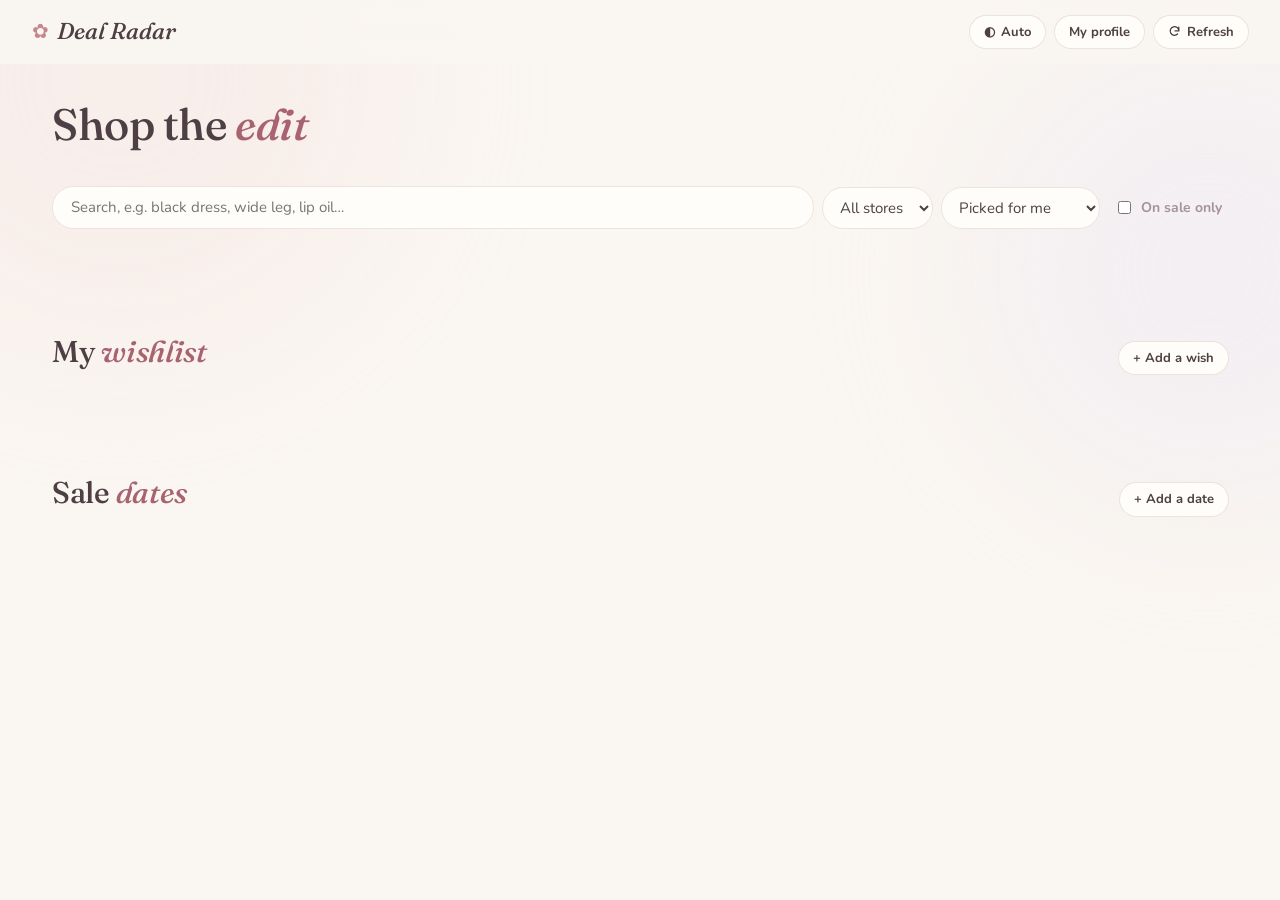
==== static/index.html @ 697e9e65 "Deal Radar: Black Friday shopping tracker Sale and new-in items straight from store websites (Zara, " ====
<!doctype html>
<html lang="en">
<head>
  <meta charset="utf-8">
  <meta name="viewport" content="width=device-width, initial-scale=1">
  <title>Deal Radar</title>
  <script>
    // apply the saved theme before first paint so the page never flashes the wrong one
    try { const t = localStorage.getItem("theme"); if (t === "light" || t === "dark") document.documentElement.dataset.theme = t; } catch (e) {}
  </script>
  <link rel="preconnect" href="https://fonts.googleapis.com">
  <link href="https://fonts.googleapis.com/css2?family=Fraunces:ital,opsz,wght@0,9..144,500;0,9..144,600;1,9..144,500;1,9..144,600&family=Nunito:wght@400;600;700;800&display=swap" rel="stylesheet">
  <link rel="stylesheet" href="styles.css?v=6">
  <link rel="icon" href="data:image/svg+xml,<svg xmlns='http://www.w3.org/2000/svg' viewBox='0 0 32 32'><circle cx='16' cy='16' r='14' fill='%23c48690'/><text x='16' y='22' font-size='17' text-anchor='middle' fill='white' font-family='Arial'>%E2%99%A1</text></svg>">
</head>
<body>
  <div class="blobs" aria-hidden="true"><i></i><i></i></div>

  <header class="topbar">
    <div class="brand"><span class="flower">✿</span><h1>Deal Radar</h1><span id="countdown" class="countpill"></span></div>
    <div class="refresh">
      <span id="updated" class="muted"></span>
      <button id="themeBtn" class="btn soft small" title="Switch between automatic, light and dark"></button>
      <button id="profileBtn" class="btn soft small">My profile</button>
      <button id="refreshBtn" class="btn soft small" title="Look for new items now">
        <svg viewBox="0 0 24 24" width="13" height="13" aria-hidden="true"><path fill="none" stroke="currentColor" stroke-width="2.4" stroke-linecap="round" d="M20 11a8 8 0 1 0-2.3 5.7M20 4v7h-7"/></svg>
        <span>Refresh</span>
      </button>
    </div>
  </header>

  <main>
    <section class="panel feed">
      <div class="shop-head">
        <h2>Shop the <em>edit</em></h2>
        <p id="forYou" class="for-you"></p>
      </div>
      <div id="cats" class="chips"></div>
      <div class="toolbar">
        <input id="search" type="search" placeholder="Search, e.g. black dress, wide leg, lip oil…">
        <select id="source" title="Store"><option value="">All stores</option></select>
        <select id="sort" title="Sort">
          <option value="score">Picked for me</option>
          <option value="shuffle">Surprise me</option>
          <option value="discount">Biggest discount</option>
          <option value="price">Lowest price</option>
          <option value="new">Newest</option>
        </select>
        <label class="toggle"><input id="saleOnly" type="checkbox"> On sale only</label>
      </div>
      <div id="spotlight"></div>
      <div id="deals" class="grid"></div>
    </section>

    <section class="panel">
      <div class="panel-head">
        <h2>My <em>wishlist</em></h2>
        <button class="btn soft small" id="addWishBtn">+ Add a wish</button>
      </div>
      <form id="wishForm" class="wish-form hidden">
        <input name="query" placeholder='What are you wishing for? e.g. airpods pro 3 -case' required>
        <label class="money"><span>$</span><input name="target_price" type="number" step="0.01" min="0" placeholder="Dream price"></label>
        <select name="priority" title="Priority">
          <option value="1">Must have</option>
          <option value="2" selected>Want</option>
          <option value="3">Maybe</option>
        </select>
        <input name="note" placeholder="Color / size / shade (optional)">
        <input name="product_url" type="url" placeholder="Product link to price-check (optional)">
        <button class="btn">Add to wishlist ♡</button>
        <p class="hint">Every word has to be in the item's name (store names count). Use <code>-word</code> to skip something and <code>"two words"</code> for an exact phrase.</p>
      </form>
      <div id="wishlist" class="wishgrid"></div>
    </section>

    <section class="panel">
      <div class="panel-head">
        <h2>Sale <em>dates</em></h2>
        <button class="btn soft small" id="addEventBtn">+ Add a date</button>
      </div>
      <form id="eventForm" class="inline-form hidden">
        <input name="retailer" placeholder="Store (e.g. Sephora)" required>
        <input name="name" placeholder="Sale name" required>
        <label>Starts <input name="start" type="date" required value="2026-11-20"></label>
        <label>Ends <input name="end" type="date"></label>
        <input name="note" placeholder="Note (optional)">
        <button class="btn">Save</button>
      </form>
      <div id="timeline" class="tickets"></div>
    </section>
  </main>

  <div id="profileModal" class="modal hidden" role="dialog" aria-modal="true" aria-labelledby="profileTitle">
    <form id="profileForm" class="sheet">
      <div class="panel-head">
        <h2 id="profileTitle">My shopping <em>profile</em></h2>
        <button type="button" class="btn soft small" data-close>Close</button>
      </div>
      <p class="hint">Store items show when you have a section with their name (Clothes, Jeans, Makeup…). The keywords below sort posts from DealNews and Ben's Bargains (earphones, perfume and makeup deals at big retailers). Saving runs a fresh search.</p>
      <div class="field"><span>Start from a sample <em>replaces the profile below</em></span><div id="samples" class="sample-row"></div></div>
      <label class="field"><span>About me</span><textarea name="about" rows="2"></textarea></label>
      <label class="field"><span>Brands I love <em>any DealNews or Ben's Bargains deal naming them shows</em></span><textarea name="brands" rows="3"></textarea></label>
      <label class="field"><span>Big stores <em>only their deals that fit a section, or store-wide sales</em></span><textarea name="stores" rows="1"></textarea></label>
      <label class="field"><span>Stores to browse <em id="shopsHint">leave empty to browse every store</em></span><textarea name="shops" rows="2"></textarea></label>
      <div class="field"><span>Sections <em>★ = featured row at the top</em></span>
        <div id="interests"></div>
        <button type="button" class="btn soft small" id="addInterest">+ Add section</button>
      </div>
      <label class="field"><span>Never show <em>anything mentioning these is hidden</em></span><textarea name="avoid" rows="2"></textarea></label>
      <div class="sheet-foot">
        <button type="button" class="linkish" id="resetProfile">Reset to default</button>
        <button class="btn">Save profile</button>
      </div>
    </form>
  </div>

  <script src="app.js?v=6"></script>
</body>
</html>
---- static/styles.css ----
:root {
  --bg: #faf6f1;          /* warm beige paper */
  --surface: #fffdfa;
  --beige: #f2ebe2;
  --blush: #f6e6e3;
  --lilac: #eee9f5;
  --ink: #4d3f43;
  --muted: #a59497;
  --line: #ece3db;
  --rose: #c48690;        /* blush accent */
  --rose-ink: #a8636f;    /* blush text that stays readable */
  --on-rose: #ffffff;
  --lav: #9d8fc0;         /* lilac accent */
  --img-bg: #ffffff;
  --shadow: 0 12px 32px -18px rgba(120, 80, 80, .25);
  --display: "Fraunces", Georgia, serif;
}
@media (prefers-color-scheme: dark) {
  :root:not([data-theme="light"]) {
    --bg: #1e1a1a; --surface: #272221; --beige: #2f2927; --blush: #3a2b2d; --lilac: #2e2a38;
    --ink: #f3e9e6; --muted: #ad9d9c; --line: #393130;
    --rose: #e3a9b1; --rose-ink: #ecb7be; --on-rose: #3a2226; --lav: #bfb3e3;
    --img-bg: #fbf7f4; --shadow: 0 12px 32px -18px rgba(0, 0, 0, .6);
  }
}
:root[data-theme="dark"] {
  --bg: #1e1a1a; --surface: #272221; --beige: #2f2927; --blush: #3a2b2d; --lilac: #2e2a38;
  --ink: #f3e9e6; --muted: #ad9d9c; --line: #393130;
  --rose: #e3a9b1; --rose-ink: #ecb7be; --on-rose: #3a2226; --lav: #bfb3e3;
  --img-bg: #fbf7f4; --shadow: 0 12px 32px -18px rgba(0, 0, 0, .6);
}
.c-blush { --tint: var(--blush); --tink: var(--rose-ink); }
.c-beige { --tint: var(--beige); --tink: var(--ink); }
.c-lilac { --tint: var(--lilac); --tink: var(--lav); }

* { box-sizing: border-box; }
body {
  margin: 0;
  background: var(--bg);
  color: var(--ink);
  font: 15px/1.55 Nunito, ui-rounded, -apple-system, "Segoe UI", sans-serif;
  -webkit-font-smoothing: antialiased;
  overflow-x: hidden;
}
.blobs { position: fixed; inset: 0; z-index: -1; pointer-events: none; overflow: hidden; }
.blobs i { position: absolute; border-radius: 50%; filter: blur(80px); opacity: .5; }
.blobs i:nth-child(1) { width: 520px; height: 520px; background: var(--blush); top: -180px; left: -140px; }
.blobs i:nth-child(2) { width: 460px; height: 460px; background: var(--lilac); top: 40px; right: -160px; }
.blobs i:nth-child(3) { display: none; }

a { color: inherit; }
h1, h2, h3 { margin: 0; }
h2 { font-family: var(--display); font-size: 30px; font-weight: 500; letter-spacing: -.01em; line-height: 1.1; }
h2 em { font-style: italic; color: var(--rose-ink); }
.muted { color: var(--muted); }
.hidden { display: none !important; }
code { background: var(--blush); padding: 0 5px; border-radius: 6px; font-size: 12.5px; }

input, select, button, textarea { font: inherit; color: inherit; }
input, select, textarea {
  background: var(--surface);
  border: 1px solid var(--line);
  border-radius: 14px;
  padding: 9px 13px;
  min-width: 0;
}
input:focus, select:focus, textarea:focus { outline: none; border-color: var(--rose); box-shadow: 0 0 0 4px var(--blush); }
.btn {
  display: inline-flex; align-items: center; justify-content: center; gap: 6px;
  background: var(--rose); color: var(--on-rose);
  border: 0; border-radius: 99px; padding: 9px 18px;
  font-weight: 700; cursor: pointer; white-space: nowrap;
  transition: transform .15s ease, filter .15s ease;
}
.btn:hover { transform: translateY(-1px); filter: brightness(1.03); }
.btn.soft { background: var(--surface); color: var(--ink); box-shadow: 0 0 0 1px var(--line); }
.btn.soft:hover { box-shadow: 0 0 0 1px var(--rose); }
.btn.small { padding: 6px 14px; font-size: 13px; }
.btn.spinning svg { animation: spin 1s linear infinite; }
@keyframes spin { to { transform: rotate(360deg); } }
.linkish { background: none; border: 0; padding: 0; color: var(--rose-ink); cursor: pointer; font-size: 13px; font-weight: 700; }
.linkish:hover { text-decoration: underline; text-underline-offset: 3px; }

/* top bar */
.topbar {
  position: sticky; top: 0; z-index: 10;
  display: flex; justify-content: space-between; align-items: center; gap: 12px;
  padding: 14px 32px;
  background: color-mix(in srgb, var(--bg) 85%, transparent);
  backdrop-filter: blur(14px);
}
.brand { display: flex; align-items: center; gap: 8px; }
.flower { color: var(--rose); font-size: 20px; line-height: 1; }
.brand h1 { font-family: var(--display); font-style: italic; font-size: 23px; font-weight: 500; white-space: nowrap; }
.refresh { display: flex; align-items: center; gap: 10px; font-size: 13px; }
.refresh #updated { color: var(--muted); }

main { max-width: 1240px; margin: 0 auto; padding: 8px 32px 100px; display: grid; gap: 80px; }
.panel { min-width: 0; }
.panel-head { display: flex; justify-content: space-between; align-items: baseline; gap: 12px 20px; margin-bottom: 22px; flex-wrap: wrap; }

/* countdown pill + shop header */
.countpill { margin-left: 8px; font-size: 12.5px; font-weight: 700; color: var(--rose-ink); background: var(--blush); padding: 3px 11px; border-radius: 99px; white-space: nowrap; }
.countpill:empty { display: none; }
.shop-head { padding-top: 28px; margin-bottom: 18px; display: grid; gap: 6px; }
.shop-head h2 { font-size: 44px; }

/* calendar tickets */
.tickets { display: flex; gap: 12px; overflow-x: auto; padding: 10px 2px 14px; scroll-snap-type: x proximity; scrollbar-width: thin; }
.ticket {
  flex: none; width: 206px; scroll-snap-align: start; cursor: pointer;
  display: grid; grid-template-columns: 54px 1fr; gap: 12px; align-items: center;
  background: var(--surface); border-radius: 20px; padding: 13px; position: relative;
  box-shadow: 0 0 0 1px var(--line); transition: transform .15s ease;
}
.ticket:hover { transform: translateY(-2px); }
.ticket .tdate { background: var(--beige); border-radius: 14px; text-align: center; padding: 6px 0 7px; }
.ticket .tdate b { display: block; font-family: var(--display); font-size: 24px; font-weight: 500; line-height: 1.05; }
.ticket .tdate span { font-size: 11px; font-weight: 800; text-transform: uppercase; letter-spacing: .06em; color: var(--muted); }
.ticket .tbody { min-width: 0; display: grid; gap: 1px; }
.ticket .tstore { font-size: 12px; font-weight: 800; color: var(--muted); }
.ticket .tname { font-weight: 700; line-height: 1.25; font-size: 14px; }
.ticket .twhen { font-size: 12px; color: var(--muted); }
.ticket.key { background: var(--blush); box-shadow: none; }
.ticket.key .tdate { background: var(--surface); color: var(--rose-ink); }
.ticket.live .tdate { background: var(--lilac); color: var(--lav); }
.ticket.live::after { content: "on now"; position: absolute; top: -8px; right: 12px; background: var(--lav); color: #fff; font-size: 11px; font-weight: 800; padding: 2px 9px; border-radius: 99px; }
.ticket .tag { font-size: 11px; color: var(--muted); font-style: italic; }
.inline-form { display: flex; gap: 8px; flex-wrap: wrap; margin-bottom: 16px; align-items: center; }
.inline-form label { display: inline-flex; gap: 6px; align-items: center; font-size: 13px; color: var(--muted); font-weight: 700; }

/* wishlist */
.wish-form { display: grid; grid-template-columns: 2fr 1fr 1fr; gap: 8px; margin-bottom: 20px; background: var(--surface); padding: 16px; border-radius: 24px; box-shadow: var(--shadow); }
.wish-form > input[name=query], .wish-form .hint { grid-column: 1 / -1; }
.money { display: flex; align-items: center; background: var(--surface); border: 1px solid var(--line); border-radius: 14px; padding-left: 13px; }
.money span { color: var(--muted); font-weight: 700; }
.money input { border: 0; background: transparent; width: 100%; box-shadow: none !important; }
.hint { margin: 0; font-size: 13px; color: var(--muted); }
.wishgrid { display: grid; grid-template-columns: repeat(auto-fill, minmax(250px, 1fr)); gap: 14px; align-items: start; }
.wcard { background: var(--surface); border-radius: 22px; padding: 16px 18px; cursor: pointer; position: relative; box-shadow: 0 0 0 1px var(--line); transition: box-shadow .15s ease; }
.wcard:hover { box-shadow: 0 0 0 1px var(--rose); }
.wcard.hit { background: var(--blush); box-shadow: none; }
.wcard.open { grid-column: span 2; cursor: default; }
.wcard .top { display: flex; justify-content: space-between; gap: 10px; align-items: start; }
.wcard h3 { font-size: 15.5px; font-weight: 700; text-transform: capitalize; line-height: 1.3; }
.wcard .note { font-size: 13px; color: var(--muted); }
.sticker { font-size: 12px; font-weight: 700; padding: 2px 10px; border-radius: 99px; white-space: nowrap; background: var(--beige); color: var(--muted); }
.sticker.hit, .sticker.sale { background: var(--rose); color: var(--on-rose); }
.sticker.close { background: var(--lilac); color: var(--lav); }
.wprices { display: flex; justify-content: space-between; align-items: baseline; margin-top: 12px; }
.wprices .now { font-family: var(--display); font-size: 24px; font-weight: 500; }
.wprices .now small { font-family: Nunito, sans-serif; font-size: 12px; color: var(--muted); font-weight: 700; margin-right: 4px; }
.wprices .goal { font-size: 13px; color: var(--muted); }
.wprices .goal b { color: var(--ink); border-bottom: 1.5px dotted var(--rose); cursor: pointer; }
.meter { height: 6px; background: var(--beige); border-radius: 99px; margin-top: 8px; overflow: hidden; }
.meter i { display: block; height: 100%; border-radius: 99px; background: linear-gradient(90deg, var(--lav), var(--rose)); }
.wsub { font-size: 12.5px; color: var(--muted); margin-top: 6px; }
.wdetail { margin-top: 14px; padding-top: 14px; border-top: 1px solid var(--line); display: grid; gap: 10px; font-size: 13.5px; }
.wbest { display: block; text-decoration: none; }
.wbest:hover { text-decoration: underline; text-underline-offset: 3px; }
.wbest b { color: var(--rose-ink); font-weight: 800; }
.wfoot { display: flex; justify-content: space-between; align-items: center; font-size: 13px; color: var(--muted); }
.wmatches { list-style: none; padding: 0; margin: 0; display: grid; gap: 2px; font-size: 13px; }
.wmatches li a { display: grid; grid-template-columns: 58px 1fr; gap: 8px; text-decoration: none; padding: 5px 8px; border-radius: 10px; }
.wmatches li a:hover { background: var(--beige); }
.wmatches .p { font-weight: 800; }
.wmatches .t { white-space: nowrap; overflow: hidden; text-overflow: ellipsis; color: var(--muted); }
.wmatches .used { font-style: normal; font-size: 11px; font-weight: 800; color: var(--lav); }
.page-status, .lastbf { font-size: 13px; color: var(--muted); }
.page-status b, .lastbf b { color: var(--ink); }
.page-status .save { color: var(--rose-ink); font-weight: 800; }
.lastbf a { text-decoration: none; }
.lastbf a:hover b { text-decoration: underline; }
.empty { text-align: center; color: var(--muted); padding: 36px 16px; font-size: 14px; background: var(--surface); border-radius: 22px; grid-column: 1 / -1; }

/* feed */
.for-you { margin: 0; font-size: 14px; color: var(--muted); }
.chips { display: flex; gap: 6px; flex-wrap: wrap; margin-bottom: 14px; }
.chip { border: 0; background: transparent; color: var(--muted); border-radius: 99px; padding: 7px 15px; font-size: 14px; font-weight: 700; cursor: pointer; transition: color .15s ease, background .15s ease; }
.chip:hover { color: var(--ink); background: var(--beige); }
.chip.on { background: var(--blush); color: var(--rose-ink); }
.toolbar { display: flex; gap: 8px; flex-wrap: wrap; align-items: center; margin-bottom: 26px; }
.toolbar input[type=search] { flex: 1 1 220px; border-radius: 99px; padding-left: 18px; }
.toolbar select { border-radius: 99px; }
.filters { display: flex; gap: 18px; flex-wrap: wrap; align-items: center; margin: -14px 0 26px; font-size: 13.5px; color: var(--muted); }
.range { display: inline-flex; align-items: center; gap: 8px; }
.range b { color: var(--ink); }
.range input { padding: 0; border: 0; accent-color: var(--rose); width: 120px; box-shadow: none !important; }
.toggle { display: inline-flex; align-items: center; gap: 7px; cursor: pointer; font-size: 14px; font-weight: 700; color: var(--muted); padding: 0 6px; }
.toggle input { accent-color: var(--rose); }

.grid { display: grid; grid-template-columns: repeat(auto-fill, minmax(230px, 1fr)); gap: 32px 22px; }
.deal { display: flex; flex-direction: column; text-decoration: none; }
.deal .img { position: relative; aspect-ratio: 4 / 5; background: var(--img-bg); border-radius: 22px; display: grid; place-items: center; box-shadow: 0 0 0 1px var(--line); transition: box-shadow .2s ease, transform .2s ease; }
.deal:hover .img { box-shadow: var(--shadow), 0 0 0 1px var(--line); transform: translateY(-3px); }
.deal .img img { max-width: 74%; max-height: 74%; object-fit: contain; }
.deal.product .img { aspect-ratio: 3 / 4; overflow: hidden; }
.deal.product .img img { width: 100%; height: 100%; max-width: none; max-height: none; object-fit: cover; border-radius: 22px; }
.deal .img .noimg { font-size: 40px; color: var(--rose); opacity: .6; }
.deal .off { position: absolute; top: 12px; right: 12px; background: var(--blush); color: var(--rose-ink); font-weight: 800; font-size: 12.5px; padding: 4px 10px; border-radius: 99px; }
.deal .new { position: absolute; top: 12px; left: 12px; background: var(--lilac); color: var(--lav); font-weight: 800; font-size: 11.5px; padding: 3px 9px; border-radius: 99px; }
.deal .body { display: flex; flex-direction: column; gap: 3px; padding: 12px 4px 0; flex: 1; }
.deal .r { font-size: 12px; font-weight: 700; color: var(--muted); letter-spacing: .03em; text-transform: uppercase; white-space: nowrap; overflow: hidden; text-overflow: ellipsis; }
.deal .title { font-size: 14px; line-height: 1.4; display: -webkit-box; -webkit-line-clamp: 2; -webkit-box-orient: vertical; overflow: hidden; }
.deal .price { display: flex; align-items: baseline; gap: 8px; margin-top: 4px; }
.deal .price b { font-family: var(--display); font-size: 20px; font-weight: 500; }
.deal .price s { color: var(--muted); font-size: 13px; }
.deal .tags { display: flex; gap: 6px; flex-wrap: wrap; margin-top: 4px; }
.tagpill { font-size: 12px; font-weight: 700; padding: 2px 9px; border-radius: 99px; background: var(--beige); color: var(--muted); }
.tagpill.wish { background: var(--blush); color: var(--rose-ink); }
.more { grid-column: 1 / -1; justify-self: center; margin-top: 6px; }

/* spotlight */
.spot { margin-bottom: 30px; background: var(--blush); border-radius: 28px; padding: 20px 22px 22px; }
.spot-head { display: flex; align-items: baseline; gap: 10px; margin-bottom: 14px; }
.spot-head b { font-family: var(--display); font-size: 22px; font-weight: 500; font-style: italic; flex: 1; }
.spot-row { display: grid; grid-template-columns: repeat(auto-fill, minmax(220px, 1fr)); gap: 12px; }
.spot-card { display: grid; grid-template-columns: 60px 1fr; gap: 12px; align-items: center; text-decoration: none; background: var(--surface); border-radius: 18px; padding: 9px; }
.spot-img { width: 60px; height: 60px; background: var(--img-bg); border-radius: 12px; display: grid; place-items: center; overflow: hidden; color: var(--rose); }
.spot-img img { max-width: 86%; max-height: 86%; object-fit: contain; }
.spot-txt { font-size: 13px; line-height: 1.35; display: grid; gap: 1px; min-width: 0; }
.spot-txt .t { white-space: nowrap; overflow: hidden; text-overflow: ellipsis; }
.spot-txt b { font-weight: 800; }
.spot-txt b .off { color: var(--rose-ink); }
.spot-txt em { font-style: normal; color: var(--muted); font-size: 12px; }

/* profile */
.modal { position: fixed; inset: 0; z-index: 40; background: rgba(77, 63, 67, .25); backdrop-filter: blur(4px); display: grid; place-items: start center; padding: 6vh 16px; overflow-y: auto; }
.sheet { width: min(720px, 100%); background: var(--bg); border-radius: 28px; padding: 28px; box-shadow: 0 30px 80px -20px rgba(77, 63, 67, .35); display: grid; gap: 18px; }
.field { display: grid; gap: 6px; }
.field > span { font-size: 14px; font-weight: 800; }
.field > span em { font-style: normal; font-weight: 400; color: var(--muted); margin-left: 6px; font-size: 12.5px; }
textarea { resize: vertical; width: 100%; }
.irow { display: grid; grid-template-columns: 160px 1fr auto; gap: 8px; align-items: start; margin-bottom: 8px; }
.irow textarea { min-height: 58px; }
.iname { display: grid; gap: 4px; }
.star { font-size: 12.5px; color: var(--muted); display: inline-flex; gap: 5px; align-items: center; cursor: pointer; font-weight: 700; }
.star input { accent-color: var(--rose); }
.sample-row { display: flex; gap: 8px; flex-wrap: wrap; }
.sheet-foot { display: flex; justify-content: space-between; align-items: center; }

@media (max-width: 900px) {
  .refresh #updated { display: none; }
}
@media (max-width: 640px) {
  main { padding: 4px 16px 70px; gap: 56px; }
  .topbar { padding: 12px 16px; }
  .refresh #updated, #refreshBtn span { display: none; }
  .brand h1 { font-size: 21px; }
  .countpill { display: none; }
  .shop-head h2 { font-size: 34px; }
  #themeBtn .lbl { display: none; }
  .refresh { gap: 6px; }
  h2 { font-size: 27px; }
  .grid { grid-template-columns: repeat(2, minmax(0, 1fr)); gap: 24px 12px; }
  .deal .img { border-radius: 18px; }
  .deal .title { font-size: 13px; }
  .deal .price b { font-size: 18px; }
  .wcard.open { grid-column: auto; }
  .wish-form { grid-template-columns: 1fr 1fr; }
  .wish-form > input[name=note], .wish-form > input[name=product_url], .wish-form > .btn { grid-column: 1 / -1; }
  .irow { grid-template-columns: 1fr auto; }
  .irow textarea { grid-column: 1 / -1; }
}
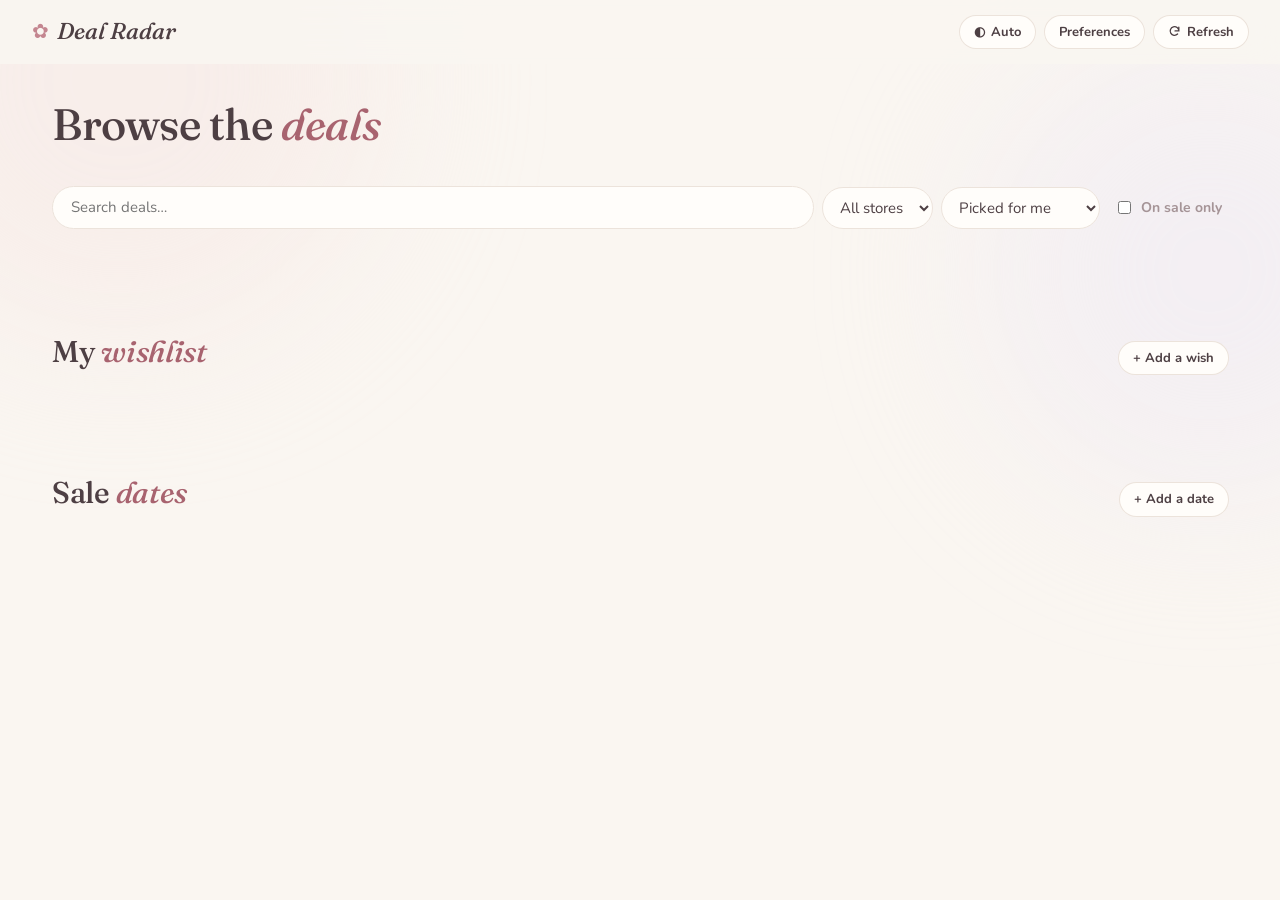
==== commit eb7a7dd3: "Build the app from setup answers instead of a fixed profile A fresh install now opens a setup screen" ====
--- a/static/index.html
+++ b/static/index.html
@@ -10,18 +10,18 @@
   </script>
   <link rel="preconnect" href="https://fonts.googleapis.com">
   <link href="https://fonts.googleapis.com/css2?family=Fraunces:ital,opsz,wght@0,9..144,500;0,9..144,600;1,9..144,500;1,9..144,600&family=Nunito:wght@400;600;700;800&display=swap" rel="stylesheet">
-  <link rel="stylesheet" href="styles.css?v=6">
+  <link rel="stylesheet" href="styles.css?v=7">
   <link rel="icon" href="data:image/svg+xml,<svg xmlns='http://www.w3.org/2000/svg' viewBox='0 0 32 32'><circle cx='16' cy='16' r='14' fill='%23c48690'/><text x='16' y='22' font-size='17' text-anchor='middle' fill='white' font-family='Arial'>%E2%99%A1</text></svg>">
 </head>
 <body>
   <div class="blobs" aria-hidden="true"><i></i><i></i></div>
 
   <header class="topbar">
-    <div class="brand"><span class="flower">✿</span><h1>Deal Radar</h1><span id="countdown" class="countpill"></span></div>
+    <div class="brand"><span class="flower">✿</span><h1 id="appTitle">Deal Radar</h1><span id="countdown" class="countpill"></span></div>
     <div class="refresh">
       <span id="updated" class="muted"></span>
       <button id="themeBtn" class="btn soft small" title="Switch between automatic, light and dark"></button>
-      <button id="profileBtn" class="btn soft small">My profile</button>
+      <button id="profileBtn" class="btn soft small">Preferences</button>
       <button id="refreshBtn" class="btn soft small" title="Look for new items now">
         <svg viewBox="0 0 24 24" width="13" height="13" aria-hidden="true"><path fill="none" stroke="currentColor" stroke-width="2.4" stroke-linecap="round" d="M20 11a8 8 0 1 0-2.3 5.7M20 4v7h-7"/></svg>
         <span>Refresh</span>
@@ -29,15 +29,58 @@
     </div>
   </header>
 
-  <main>
+  <section id="setup" class="setup hidden" aria-labelledby="setupTitle">
+    <form id="setupForm" class="setup-card">
+      <h2 id="setupTitle">Set up your <em>deal finder</em></h2>
+      <p class="hint">Tell it what you shop for and it builds the feed, store list and filters around that. You can change everything later.</p>
+
+      <div class="field"><span>Start from a preset <em>optional; fills in the form below</em></span><div id="presets" class="sample-row"></div></div>
+
+      <label class="field"><span>Name</span><input name="title" placeholder="Deal Radar"></label>
+
+      <div class="field"><span>Shopping for</span><div id="setupDept" class="pick-row"></div></div>
+
+      <div class="field"><span>Categories <em>what you want deals on</em></span>
+        <div id="setupCats" class="pick-row"></div>
+        <div id="setupCustom"></div>
+        <button type="button" class="btn soft small" id="addCustom">+ Add your own category</button>
+      </div>
+
+      <label class="field"><span>Feature one category <em>its best deals get a row at the top</em></span><select name="featured" id="setupFeatured"></select></label>
+
+      <div class="field"><span>Stores to browse <em>suggested from your answers above; click to change</em></span><div id="setupStores" class="pick-row"></div></div>
+
+      <label class="field"><span>Brands you like <em>comma-separated; they rank first and any deal naming them shows</em></span><textarea name="brands" rows="2" placeholder="e.g. Zara, Uniqlo, Sony"></textarea></label>
+
+      <div class="field"><span>Hide</span>
+        <label class="toggle"><input type="checkbox" name="hide_common" checked> Kids', home, auto and other off-topic deals</label>
+        <textarea name="avoid" rows="1" placeholder="other words to hide, comma-separated"></textarea>
+      </div>
+
+      <div class="field"><span>Countdown <em>optional, e.g. a sale day or a birthday</em></span>
+        <div class="pick-row"><input name="countdown_label" placeholder="What are you counting down to?"><input name="countdown_date" type="date"></div>
+      </div>
+
+      <label class="field"><span>Sale dates <em>preload a calendar of known sale events</em></span><select name="sale_dates" id="setupSaleDates"></select></label>
+
+      <label class="field"><span>About <em>optional note for yourself</em></span><textarea name="about" rows="2"></textarea></label>
+
+      <div class="sheet-foot">
+        <button type="button" class="linkish hidden" id="setupCancel">Cancel</button>
+        <button class="btn">Build my deal finder</button>
+      </div>
+    </form>
+  </section>
+
+  <main id="app">
     <section class="panel feed">
       <div class="shop-head">
-        <h2>Shop the <em>edit</em></h2>
+        <h2>Browse the <em>deals</em></h2>
         <p id="forYou" class="for-you"></p>
       </div>
       <div id="cats" class="chips"></div>
       <div class="toolbar">
-        <input id="search" type="search" placeholder="Search, e.g. black dress, wide leg, lip oil…">
+        <input id="search" type="search" placeholder="Search deals…">
         <select id="source" title="Store"><option value="">All stores</option></select>
         <select id="sort" title="Sort">
           <option value="score">Picked for me</option>
@@ -93,11 +136,10 @@
   <div id="profileModal" class="modal hidden" role="dialog" aria-modal="true" aria-labelledby="profileTitle">
     <form id="profileForm" class="sheet">
       <div class="panel-head">
-        <h2 id="profileTitle">My shopping <em>profile</em></h2>
+        <h2 id="profileTitle">Fine-tune <em>preferences</em></h2>
         <button type="button" class="btn soft small" data-close>Close</button>
       </div>
-      <p class="hint">Store items show when you have a section with their name (Clothes, Jeans, Makeup…). The keywords below sort posts from DealNews and Ben's Bargains (earphones, perfume and makeup deals at big retailers). Saving runs a fresh search.</p>
-      <div class="field"><span>Start from a sample <em>replaces the profile below</em></span><div id="samples" class="sample-row"></div></div>
+      <p class="hint">Everything setup generated, editable directly. Store items show when there is a section with their name (Clothes, Jeans, Makeup…); section keywords sort posts from DealNews and Ben's Bargains. Saving runs a fresh search. <button type="button" class="linkish" id="rerunSetup">Run setup again</button></p>
       <label class="field"><span>About me</span><textarea name="about" rows="2"></textarea></label>
       <label class="field"><span>Brands I love <em>any DealNews or Ben's Bargains deal naming them shows</em></span><textarea name="brands" rows="3"></textarea></label>
       <label class="field"><span>Big stores <em>only their deals that fit a section, or store-wide sales</em></span><textarea name="stores" rows="1"></textarea></label>
@@ -108,12 +150,12 @@
       </div>
       <label class="field"><span>Never show <em>anything mentioning these is hidden</em></span><textarea name="avoid" rows="2"></textarea></label>
       <div class="sheet-foot">
-        <button type="button" class="linkish" id="resetProfile">Reset to default</button>
+        <button type="button" class="linkish" id="resetProfile">Start over</button>
         <button class="btn">Save profile</button>
       </div>
     </form>
   </div>
 
-  <script src="app.js?v=6"></script>
+  <script src="app.js?v=7"></script>
 </body>
 </html>
--- a/static/styles.css
+++ b/static/styles.css
@@ -262,3 +262,25 @@
   .irow { grid-template-columns: 1fr auto; }
   .irow textarea { grid-column: 1 / -1; }
 }
+
+/* setup */
+.setup { max-width: 760px; margin: 0 auto; padding: 32px 32px 100px; }
+.setup-card { display: grid; gap: 22px; }
+.setup-card h2 { font-size: 40px; }
+.pick-row { display: flex; gap: 8px; flex-wrap: wrap; }
+.pick-row > input { flex: 1 1 180px; }
+.pick { position: relative; cursor: pointer; }
+.pick input { position: absolute; opacity: 0; pointer-events: none; }
+.pick span { display: inline-flex; flex-direction: column; gap: 1px; padding: 8px 16px; border-radius: 16px; background: var(--surface);
+  box-shadow: 0 0 0 1px var(--line); font-size: 14px; font-weight: 700; color: var(--muted); transition: background .15s ease, color .15s ease; }
+.pick span small { font-weight: 600; font-size: 11.5px; opacity: .8; }
+.pick:hover span { color: var(--ink); }
+.pick input:checked + span { background: var(--blush); color: var(--rose-ink); box-shadow: 0 0 0 1px var(--rose); }
+.pick input:focus-visible + span { outline: 2px solid var(--rose); outline-offset: 2px; }
+.irow.custom { grid-template-columns: 220px 1fr auto; margin: 10px 0 0; }
+@media (max-width: 640px) {
+  .setup { padding: 20px 16px 70px; }
+  .setup-card h2 { font-size: 30px; }
+  .irow.custom { grid-template-columns: 1fr auto; }
+}
+.field > .btn { justify-self: start; }
